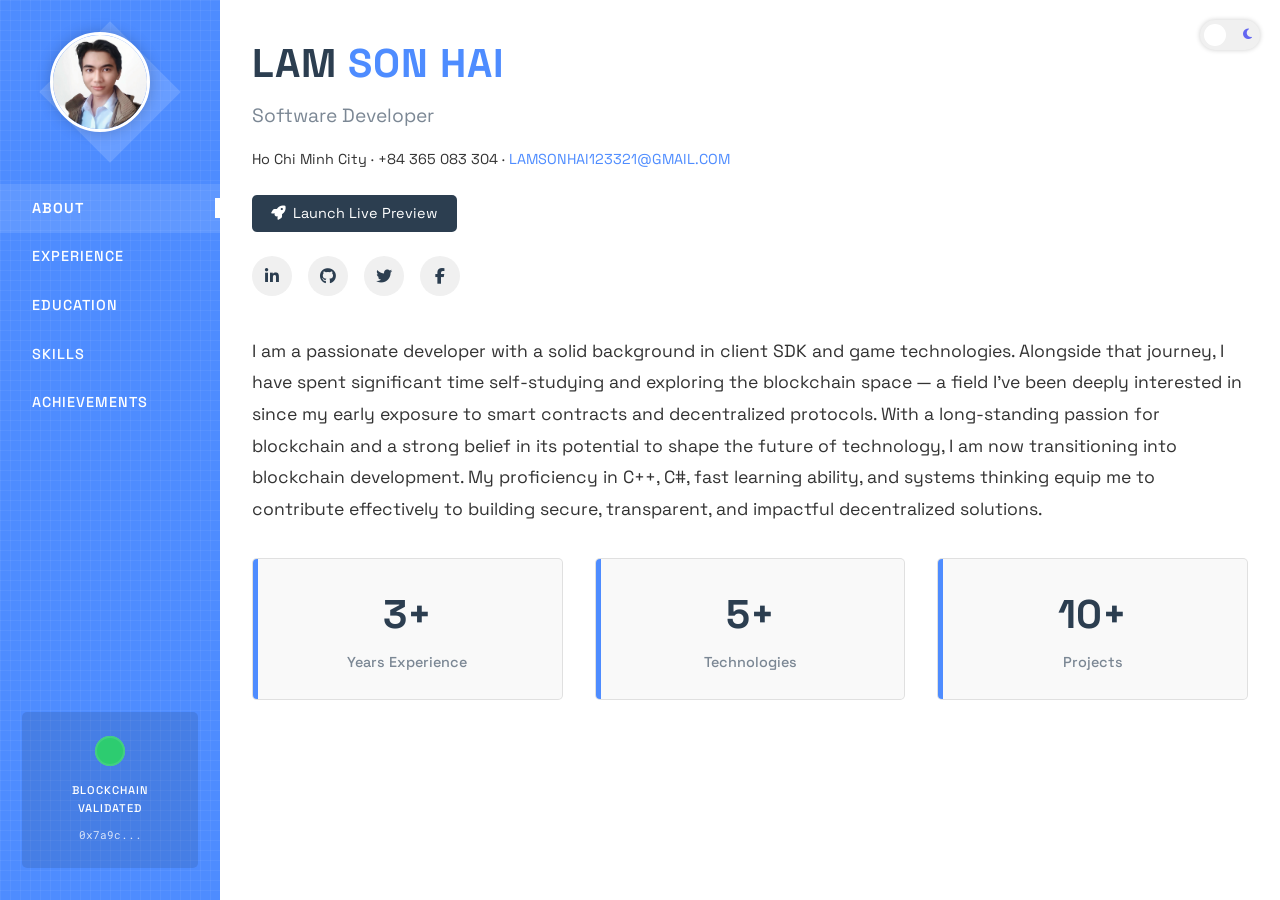
==== index.html @ 1af093d7 "rename file" ====
<!DOCTYPE html>
<html lang="en" class="light-mode">
<!-- HTML document set up to fit the browser window when viewed in Chrome -->
<head>
    <meta charset="UTF-8">
    <meta name="viewport" content="width=device-width, initial-scale=1.0">
    <title>Lam Son Hai - Blockchain CV</title>
    <link rel="stylesheet" href="styles.css">
    <link rel="stylesheet" href="https://cdnjs.cloudflare.com/ajax/libs/font-awesome/6.4.0/css/all.min.css">
    <style>
        /* Force the page to take up the full browser window */
        html, body {
            margin: 0;
            padding: 0;
            overflow: hidden;
            height: 100%;
            width: 100%;
        }
        
        body {
            background-image: none !important;
            background-color: var(--background-color);
        }
    </style>
</head>
<body>
    <div class="cv-container">
        <!-- Sidebar Section -->
        <aside class="sidebar">
            <div class="profile-container">
                <div class="profile-image-wrapper">
                    <div class="profile-image">
                        <img src="profile-placeholder.jpg" alt="Lam Son Hai Photo">
                    </div>
                    <div class="profile-hexagon"></div>
                </div>
            </div>
            
            <nav class="sidebar-nav">
                <ul>
                    <li class="active" data-section="about">ABOUT</li>
                    <li data-section="experience">EXPERIENCE</li>
                    <li data-section="education">EDUCATION</li>
                    <li data-section="skills">SKILLS</li>
                    <li data-section="achievements">ACHIEVEMENTS</li>
                </ul>
            </nav>
            
            <div class="blockchain-validation">
                <div class="validation-node">
                    <div class="node-pulse"></div>
                </div>
                <p class="validated-text">BLOCKCHAIN VALIDATED</p>
                <div class="hash-display">0x7a9c...</div>
            </div>
        </aside>

        <!-- Main Content -->
        <main class="main-content">
            <header class="cv-header">
                <div class="name-title">
                    <h1 class="name">LAM <span class="highlight">SON HAI</span></h1>
                    <h2 class="subtitle">Software Developer</h2>
                </div>
                <div class="contact-info">
                    <p>Ho Chi Minh City · +84 365 083 304 · <a href="mailto:lamsonhai123321@gmail.com">LAMSONHAI123321@GMAIL.COM</a></p>
                </div>
                <div class="launch-preview">
                    <button id="launchPreview">
                        <i class="fas fa-rocket"></i> Launch Live Preview
                    </button>
                </div>
                <div class="social-links">
                    <a href="#" class="social-link"><i class="fab fa-linkedin-in"></i></a>
                    <a href="#" class="social-link"><i class="fab fa-github"></i></a>
                    <a href="#" class="social-link"><i class="fab fa-twitter"></i></a>
                    <a href="#" class="social-link"><i class="fab fa-facebook-f"></i></a>
                </div>
            </header>

            <section id="about" class="cv-section active">
                <div class="section-content">
                    <p class="summary">I am a passionate developer with a solid background in client SDK and game technologies. Alongside that journey, I have spent significant time self-studying and exploring the blockchain space — a field I’ve been deeply interested in since my early exposure to smart contracts and decentralized protocols. With a long-standing passion for blockchain and a strong belief in its potential to shape the future of technology, I am now transitioning into blockchain development. My proficiency in C++, C#, fast learning ability, and systems thinking equip me to contribute effectively to building secure, transparent, and impactful decentralized solutions.</p>
                    
                    <div class="blockchain-stats">
                        <div class="stat-item">
                            <div class="stat-value">3+</div>
                            <div class="stat-label">Years Experience</div>
                        </div>
                        <div class="stat-item">
                            <div class="stat-value">5+</div>
                            <div class="stat-label">Technologies</div>
                        </div>
                        <div class="stat-item">
                            <div class="stat-value">10+</div>
                            <div class="stat-label">Projects</div>
                        </div>
                    </div>
                </div>
            </section>

            <section id="experience" class="cv-section">
                <div class="section-content">
                    <div class="experience-item">
                        <div class="experience-header">
                            <h3 class="position">CLIENT SDK DEVELOPER</h3>
                            <div class="date-range">NOV 2023 - PRESENT</div>
                        </div>
                        <h4 class="company">Smilegate</h4>
                        <ul class="experience-details">
                            <li><strong>StoveLink (Unity):</strong>
                                <ul>
                                    <li>Analyzed and wrote Render Streaming architecture documentation</li>
                                    <li>Integrated Sentry for real-time error tracking in Unity games</li>
                                    <li>Supported mobile and backend teams in debugging and testing streaming games</li>
                                </ul>
                            </li>
                            <li><strong>Stove Launcher V3 - Library Enhancement:</strong>
                                <ul>
                                    <li>Interpreted project requirements and broke down development tasks</li>
                                    <li>Implemented new features, fixed related bugs</li>
                                    <li>Authored internal documentation and onboarding tutorials</li>
                                    <li>Utilized Qt5 for client feature development and Fiddler for investigating bugs</li>
                                    <li>Managed progress tracking and cross-team collaboration</li>
                                </ul>
                            </li>
                            <li><strong>Stove Launcher V3 - Studio:</strong>
                                <ul>
                                    <li>Handled assigned maintenance tasks for the launcher</li>
                                </ul>
                            </li>
                            <li><strong>Team Operations:</strong>
                                <ul>
                                    <li>Served as secretary of the Client team: created/managed Jira tickets and compiled weekly reports</li>
                                </ul>
                            </li>
                        </ul>
                    </div>
                    
                    <div class="experience-item">
                        <div class="experience-header">
                            <h3 class="position">JUNIOR GAME DEVELOPER</h3>
                            <div class="date-range">2022 - 2023</div>
                        </div>
                        <h4 class="company">Fairdos</h4>
                        <ul class="experience-details">
                            <li>Developed slot games using in-house engine (TypeScript, JSON)</li>
                            <li>Reviewed PRs and optimized game logic</li>
                            <li>Coordinated with Art and Sound teams during production</li>
                            <li>Managed build process via TeamCity</li>
                        </ul>
                    </div>
                    
                    <div class="experience-item">
                        <div class="experience-header">
                            <h3 class="position">GAME DEVELOPER & DESIGNER</h3>
                            <div class="date-range">2021 - 2022</div>
                        </div>
                        <h4 class="company">Solar JSC</h4>
                        <ul class="experience-details">
                            <li>Created Game Design Documents (GDD) for casual mobile games</li>
                            <li>Designed levels/maps in Unity and produced promotional videos</li>
                            <li>Researched game ideas and presented proposals to stakeholders</li>
                        </ul>
                    </div>
                </div>
            </section>

            <section id="education" class="cv-section">
                <div class="section-content">
                    <div class="education-item">
                        <div class="education-header">
                            <h3 class="degree">COMPUTER SCIENCE</h3>
                            <div class="date-range">GRADUATED</div>
                        </div>
                        <h4 class="institution">University of Information Technology (UIT)</h4>
                        <p>GPA: 3.31/4.00 (Equivalent: 8.28/10.00)</p>
                    </div>
                </div>
            </section>

            <section id="skills" class="cv-section">
                <div class="section-content">
                    <div class="skills-category">
                        <h3 class="category-title">TECHNICAL SKILLS</h3>
                        <div class="skills-grid">
                            <div class="skill-item">
                                <div class="skill-name">C++</div>
                                <div class="skill-bar">
                                    <div class="skill-progress" style="width: 85%"></div>
                                </div>
                            </div>
                            <div class="skill-item">
                                <div class="skill-name">C#</div>
                                <div class="skill-bar">
                                    <div class="skill-progress" style="width: 90%"></div>
                                </div>
                            </div>
                            <div class="skill-item">
                                <div class="skill-name">TypeScript</div>
                                <div class="skill-bar">
                                    <div class="skill-progress" style="width: 80%"></div>
                                </div>
                            </div>
                            <div class="skill-item">
                                <div class="skill-name">Unity</div>
                                <div class="skill-bar">
                                    <div class="skill-progress" style="width: 85%"></div>
                                </div>
                            </div>
                            <div class="skill-item">
                                <div class="skill-name">Qt5</div>
                                <div class="skill-bar">
                                    <div class="skill-progress" style="width: 75%"></div>
                                </div>
                            </div>
                        </div>
                    </div>
                    
                    <div class="skills-category">
                        <h3 class="category-title">DEVELOPMENT TOOLS</h3>
                        <div class="skill-tags">
                            <span class="skill-tag">Sentry</span>
                            <span class="skill-tag">Fiddler</span>
                            <span class="skill-tag">Jira</span>
                            <span class="skill-tag">Wiki</span>
                            <span class="skill-tag">TeamCity</span>
                        </div>
                    </div>
                    
                    <div class="skills-category">
                        <h3 class="category-title">SOFT SKILLS</h3>
                        <div class="skill-tags">
                            <span class="skill-tag">Problem-solving</span>
                            <span class="skill-tag">Cross-functional Communication</span>
                            <span class="skill-tag">Quick Adaptability</span>
                            <span class="skill-tag">Team Collaboration</span>
                            <span class="skill-tag">Documentation</span>
                        </div>
                    </div>
                    
                    <!-- <div class="skills-category blockchain-skills">
                        <h3 class="category-title">GAME DEVELOPMENT SKILLS</h3>
                        <div class="skill-meters-container">
                            <div class="skill-meter" data-skill="Game Design">
                                <div class="skill-name">Game Design</div>
                                <div class="meter-bar">
                                    <div class="meter-fill" style="width: 75%;"></div>
                                </div>
                                <div class="skill-percent">75%</div>
                            </div>
                            <div class="skill-meter" data-skill="Level Design">
                                <div class="skill-name">Level Design</div>
                                <div class="meter-bar">
                                    <div class="meter-fill" style="width: 80%;"></div>
                                </div>
                                <div class="skill-percent">80%</div>
                            </div>
                            <div class="skill-meter" data-skill="Game Logic">
                                <div class="skill-name">Game Logic</div>
                                <div class="meter-bar">
                                    <div class="meter-fill" style="width: 85%;"></div>
                                </div>
                                <div class="skill-percent">85%</div>
                            </div>
                            <div class="skill-meter" data-skill="Architecture">
                                <div class="skill-name">Architecture</div>
                                <div class="meter-bar">
                                    <div class="meter-fill" style="width: 70%;"></div>
                                </div>
                                <div class="skill-percent">70%</div>
                            </div>
                        </div>
                    </div> -->
                </div>
            </section>

            <section id="achievements" class="cv-section">
                <div class="section-content">
                    <div class="awards-item">
                        <div class="award-header">
                            <h3 class="award-title">WINNER — DUONG DEN VINH QUANG CONTEST</h3>
                        </div>
                    </div>
                    
                    <div class="awards-item">
                        <div class="award-header">
                            <h3 class="award-title">THIRD PRIZE — NATIONAL INTERDISCIPLINARY KNOWLEDGE APPLICATION CONTEST</h3>
                        </div>
                    </div>
                    
                    <div class="awards-item">
                        <div class="award-header">
                            <h3 class="award-title">CONSOLATION PRIZE — SOC TRANG PROVINCIAL PHYSICS EXCELLENCE COMPETITION</h3>
                        </div>
                    </div>
                    
                    <div class="awards-item">
                        <div class="award-header">
                            <h3 class="award-title">ACTIVE MEMBER — RADIO & TELEVISION BROADCASTING CLUB, HCMC NATIONAL UNIVERSITY DORMITORY</h3>
                        </div>
                    </div>
                </div>
            </section>
        </main>
    </div>

    <div class="theme-toggle">
        <label class="switch">
            <input type="checkbox" id="theme-switch">
            <span class="slider round"></span>
            <span class="icon-light"><i class="fas fa-sun"></i></span>
            <span class="icon-dark"><i class="fas fa-moon"></i></span>
        </label>
    </div>
    
    <div class="fullscreen-toggle" id="fullscreen-toggle">
        <i class="fas fa-expand" id="fullscreen-icon"></i>
    </div>

    <script src="script.js"></script>
    <script src="dark-mode.js"></script>
    <script src="fullscreen.js"></script>
    
    <!-- Additional styles specific to this CV -->
    <style>
        :root {
            --primary-color: #4e8cff;  /* Changed to blue for a technology feel */
            --secondary-color: #2c3e50;
            --sidebar-color: #4e8cff;
        }
        
        /* Additional styles for game development skill meters */
        .blockchain-skills {
            margin-top: 2rem;
            padding: 1.5rem;
            background-color: rgba(78, 140, 255, 0.05);
            border-radius: var(--border-radius);
            border-left: 3px solid var(--primary-color);
        }
        
        .skill-meters-container {
            margin-top: 1rem;
        }
        
        .skill-meter {
            margin-bottom: 1.2rem;
            position: relative;
        }
        
        .meter-bar {
            height: 12px;
            background-color: rgba(0, 0, 0, 0.1);
            border-radius: 10px;
            overflow: hidden;
            margin: 5px 0;
        }
        
        .meter-fill {
            height: 100%;
            background: linear-gradient(90deg, var(--primary-color), #6c5ce7);
            border-radius: 10px;
            position: relative;
            transition: width 1.5s ease-in-out;
        }
        
        .meter-fill::after {
            content: '';
            position: absolute;
            top: 0;
            left: 0;
            width: 100%;
            height: 100%;
            background: linear-gradient(90deg, rgba(255, 255, 255, 0.1) 25%, transparent 25%, transparent 50%, rgba(255, 255, 255, 0.1) 50%, rgba(255, 255, 255, 0.1) 75%, transparent 75%);
            background-size: 30px 30px;
            animation: meter-animation 2s linear infinite;
        }
        
        @keyframes meter-animation {
            0% { background-position: 0 0; }
            100% { background-position: 60px 0; }
        }
        
        .skill-name {
            display: flex;
            justify-content: space-between;
            font-weight: 500;
        }
        
        .skill-percent {
            font-size: 0.8rem;
            color: var(--primary-color);
            font-family: 'Roboto Mono', monospace;
            text-align: right;
        }
        
        /* Custom connection lines between skills */
        .connection-lines {
            position: absolute;
            top: 0;
            left: 0;
            width: 100%;
            height: 100%;
            pointer-events: none;
        }
        
        /* Browser fit mode styles */
        body.browser-fit-mode {
            padding: 0;
            margin: 0;
            overflow: hidden;
            height: 100vh;
            width: 100vw;
        }
        
        body.browser-fit-mode .cv-container {
            max-width: 100%;
            width: 100%;
            height: 100vh;
            margin: 0;
            border-radius: 0;
            box-shadow: none;
        }
        
        body.browser-fit-mode .main-content {
            max-height: 100vh;
            overflow-y: auto;
        }
        
        /* Make sure the cv-container takes up the full height */
        html, body {
            height: 100%;
            margin: 0;
        }
        
        .fullscreen-toggle {
            position: fixed;
            bottom: 20px;
            right: 20px;
            width: 40px;
            height: 40px;
            background-color: var(--primary-color);
            color: white;
            border-radius: 50%;
            display: flex;
            align-items: center;
            justify-content: center;
            cursor: pointer;
            z-index: 1000;
            box-shadow: 0 2px 10px rgba(0, 0, 0, 0.2);
            transition: all 0.3s ease;
        }
        
        .fullscreen-toggle:hover {
            transform: scale(1.1);
            box-shadow: 0 4px 15px rgba(0, 0, 0, 0.3);
        }
        
        /* Nested list styling for experience details */
        .experience-details > li {
            margin-bottom: 15px;
        }
        
        .experience-details > li > strong {
            color: var(--primary-color);
            display: inline-block;
            margin-bottom: 5px;
            font-family: 'Space Grotesk', sans-serif;
            position: relative;
        }
        
        .experience-details > li > strong::after {
            content: '';
            position: absolute;
            bottom: -2px;
            left: 0;
            width: 100%;
            height: 1px;
            background-color: rgba(78, 140, 255, 0.3);
        }
        
        .experience-details > li > ul {
            margin-top: 5px;
            margin-left: 20px;
            list-style-type: none;
        }
        
        .experience-details > li > ul > li {
            margin-bottom: 3px;
            position: relative;
        }
        
        .experience-details > li > ul > li::before {
            content: '⚡';
            position: absolute;
            left: -20px;
            color: var(--primary-color);
            opacity: 0.7;
            font-size: 0.8rem;
        }
        
        /* For the achievements section */
        .awards-item {
            background-color: rgba(78, 140, 255, 0.05);
            padding: 1rem;
            border-radius: var(--border-radius);
            margin-bottom: 1rem;
            transition: all 0.3s ease;
            position: relative;
            overflow: hidden;
        }
        
        .awards-item::before {
            content: '';
            position: absolute;
            top: 0;
            left: 0;
            width: 5px;
            height: 100%;
            background-color: var(--primary-color);
        }
        
        .awards-item:hover {
            transform: translateX(5px);
            background-color: rgba(78, 140, 255, 0.1);
        }
        
        /* Dark Mode Styles */
        :root {
            --primary-color: #4e8cff;
            --secondary-color: #2c3e50;
            --accent-color: #00adb5;
            --background-color: #f0f3f6;
            --sidebar-color: #4e8cff;
            --text-color: #333;
            --text-light: #7b8794;
            --card-bg: #fff;
            --text-inverse: #fff;
            --border-radius: 5px;
            --transition-speed: 0.3s;
            --box-shadow: 0 5px 15px rgba(0, 0, 0, 0.1);
            --grid-pattern: rgba(78, 140, 255, 0.1);
            --meter-bg: rgba(0, 0, 0, 0.1);
            --skill-bg: #f0f0f0;
            --award-bg: rgba(78, 140, 255, 0.05);
            --award-hover: rgba(78, 140, 255, 0.1);
            --stat-bg: #f9f9f9;
            --border-color: rgba(0, 0, 0, 0.1);
        }
        
        html.dark-mode {
            --primary-color: #60a5fa;
            --secondary-color: #e2e8f0;
            --accent-color: #0fa5b3;
            --background-color: #0f172a;
            --sidebar-color: #1e40af;
            --text-color: #e2e8f0;
            --text-light: #94a3b8;
            --card-bg: #1e293b;
            --text-inverse: #f1f5f9;
            --box-shadow: 0 5px 15px rgba(0, 0, 0, 0.4);
            --grid-pattern: rgba(96, 165, 250, 0.1);
            --meter-bg: rgba(255, 255, 255, 0.1);
            --skill-bg: #334155;
            --award-bg: rgba(96, 165, 250, 0.1);
            --award-hover: rgba(96, 165, 250, 0.2);
            --stat-bg: #1e293b;
            --border-color: rgba(255, 255, 255, 0.1);
        }
        
        body {
            background-color: var(--background-color);
            color: var(--text-color);
        }
        
        .cv-container {
            background-color: var(--card-bg);
        }

        /* Theme Toggle Switch */
        .theme-toggle {
            position: fixed;
            top: 20px;
            right: 20px;
            z-index: 100;
        }

        .switch {
            position: relative;
            display: inline-block;
            width: 60px;
            height: 30px;
        }

        .switch input {
            opacity: 0;
            width: 0;
            height: 0;
        }

        .slider {
            position: absolute;
            cursor: pointer;
            top: 0;
            left: 0;
            right: 0;
            bottom: 0;
            background-color: #f0f0f0;
            transition: .4s;
            box-shadow: 0 0 5px rgba(0, 0, 0, 0.2);
        }

        .slider:before {
            position: absolute;
            content: "";
            height: 22px;
            width: 22px;
            left: 4px;
            bottom: 4px;
            background-color: white;
            transition: .4s;
            z-index: 2;
        }

        .icon-light, .icon-dark {
            position: absolute;
            top: 50%;
            transform: translateY(-50%);
            font-size: 12px;
            z-index: 1;
        }

        .icon-light {
            left: 8px;
            color: #f59e0b;
        }

        .icon-dark {
            right: 8px;
            color: #6366f1;
        }

        input:checked + .slider {
            background-color: #334155;
        }

        input:checked + .slider:before {
            transform: translateX(30px);
        }

        .slider.round {
            border-radius: 34px;
        }

        .slider.round:before {
            border-radius: 50%;
        }
        
        /* Dark mode adjustments */
        html.dark-mode .name {
            color: var(--secondary-color);
        }
        
        html.dark-mode .date-range {
            background-color: #334155;
        }
        
        html.dark-mode .skill-tag {
            background-color: var(--skill-bg);
            color: var(--text-color);
        }
        
        html.dark-mode .skill-tag:hover {
            background-color: var(--primary-color);
            color: var(--text-inverse);
        }
        
        html.dark-mode .skill-bar {
            background-color: var(--skill-bg);
        }
        
        html.dark-mode .experience-item, 
        html.dark-mode .education-item {
            border-bottom-color: var(--border-color);
        }
        
        html.dark-mode .meter-bar {
            background-color: var(--meter-bg);
        }
        
        html.dark-mode .skill-progress {
            background-color: var(--primary-color);
        }
        
        html.dark-mode .awards-item {
            background-color: var(--award-bg);
        }
        
        html.dark-mode .awards-item:hover {
            background-color: var(--award-hover);
        }
        
        html.dark-mode .stat-item {
            background-color: var(--stat-bg);
            border-color: var(--border-color);
        }
        
        html.dark-mode .blockchain-skills {
            background-color: var(--award-bg);
        }
        
        html.dark-mode .social-link {
            background-color: #334155;
            color: var(--text-color);
        }
        
        html.dark-mode .social-link:hover {
            background-color: var(--primary-color);
            color: var(--text-inverse);
        }
        
        /* Fix for Launch Live Preview button in dark mode */
        html.dark-mode #launchPreview {
            background-color: #60a5fa;
            color: #0f172a;
            font-weight: 500;
            box-shadow: 0 2px 15px rgba(96, 165, 250, 0.4);
            border: 1px solid rgba(255, 255, 255, 0.2);
        }
        
        html.dark-mode #launchPreview:hover {
            background-color: #93c5fd;
            box-shadow: 0 4px 20px rgba(96, 165, 250, 0.6);
            transform: translateY(-3px);
            border: 1px solid rgba(255, 255, 255, 0.4);
        }
        /* Mobile responsiveness tweaks */
        @media screen and (max-width: 768px) {
            .blockchain-skills {
                padding: 1rem;
            }
            
            .award-title {
                font-size: 0.9rem;
            }

            .theme-toggle {
                top: 10px;
                right: 10px;
            }

            .switch {
                width: 50px;
                height: 26px;
            }

            .slider:before {
                height: 18px;
                width: 18px;
            }

            input:checked + .slider:before {
                transform: translateX(24px);
            }
        }
        
        /* Blockchain decoration */
        .blockchain-decoration {
            position: fixed;
            top: 0;
            left: 0;
            width: 100%;
            height: 100%;
            pointer-events: none;
            z-index: -1;
            overflow: hidden;
        }
        
        .block-connections {
            position: absolute;
            top: 0;
            left: 0;
            width: 100%;
            height: 100%;
        }
</html>
---- styles.css ----
/* Blockchain CV Template - Creative Style */

/* Import Fonts */
@import url('https://fonts.googleapis.com/css2?family=Space+Grotesk:wght@300;400;500;600;700&family=Roboto+Mono:wght@300;400;500;700&display=swap');

/* Base Styles */
:root {
    --primary-color: #ff6b35;
    --secondary-color: #2c3e50;
    --accent-color: #00adb5;
    --background-color: #f0f3f6;
    --sidebar-color: #ff6b35;
    --text-color: #333;
    --text-light: #7b8794;
    --text-inverse: #fff;
    --border-radius: 5px;
    --transition-speed: 0.3s;
    --box-shadow: 0 5px 15px rgba(0, 0, 0, 0.1);
    --grid-pattern: rgba(255, 107, 53, 0.1);
}

* {
    margin: 0;
    padding: 0;
    box-sizing: border-box;
}

body {
    font-family: 'Space Grotesk', sans-serif;
    line-height: 1.6;
    color: var(--text-color);
    background-color: var(--background-color);
    background-image: 
        linear-gradient(var(--grid-pattern) 1px, transparent 1px),
        linear-gradient(90deg, var(--grid-pattern) 1px, transparent 1px);
    background-size: 20px 20px;
    padding: 2rem;
    overflow-x: hidden;
}

.cv-container {
    max-width: 1200px;
    margin: 0 auto;
    display: flex;
    box-shadow: var(--box-shadow);
    border-radius: var(--border-radius);
    overflow: hidden;
    position: relative;
    background-color: #fff;
}

/* Sidebar Styles */
.sidebar {
    width: 220px;
    background-color: var(--sidebar-color);
    color: var(--text-inverse);
    padding: 2rem 0;
    display: flex;
    flex-direction: column;
    align-items: center;
    position: relative;
    overflow: hidden;
}

.sidebar::before {
    content: '';
    position: absolute;
    top: 0;
    left: 0;
    width: 100%;
    height: 100%;
    background-image: 
        linear-gradient(rgba(255, 255, 255, 0.05) 1px, transparent 1px),
        linear-gradient(90deg, rgba(255, 255, 255, 0.05) 1px, transparent 1px);
    background-size: 10px 10px;
    pointer-events: none;
}

.profile-container {
    margin-bottom: 2rem;
    position: relative;
}

.profile-image-wrapper {
    position: relative;
    width: 120px;
    height: 120px;
}

.profile-image {
    width: 100px;
    height: 100px;
    border-radius: 50%;
    overflow: hidden;
    position: relative;
    z-index: 2;
    border: 3px solid #fff;
    box-shadow: 0 0 15px rgba(0, 0, 0, 0.2);
}

.profile-image img {
    width: 100%;
    height: 100%;
    object-fit: cover;
}

.profile-hexagon {
    position: absolute;
    top: 10px;
    left: 10px;
    width: 100px;
    height: 100px;
    background-color: rgba(255, 255, 255, 0.15);
    transform: rotate(45deg);
    z-index: 1;
}

.sidebar-nav {
    width: 100%;
    margin-bottom: 2rem;
}

.sidebar-nav ul {
    list-style: none;
}

.sidebar-nav li {
    padding: 0.8rem 2rem;
    cursor: pointer;
    transition: all var(--transition-speed);
    position: relative;
    letter-spacing: 1px;
    font-weight: 500;
    font-size: 0.9rem;
}

.sidebar-nav li::before {
    content: '';
    position: absolute;
    left: 0;
    top: 0;
    width: 0;
    height: 100%;
    background-color: rgba(255, 255, 255, 0.1);
    transition: width var(--transition-speed);
}

.sidebar-nav li:hover::before,
.sidebar-nav li.active::before {
    width: 100%;
}

.sidebar-nav li.active {
    font-weight: 600;
}

.sidebar-nav li.active::after {
    content: '';
    position: absolute;
    right: 0;
    top: 50%;
    transform: translateY(-50%);
    width: 5px;
    height: 20px;
    background-color: #fff;
}

.blockchain-validation {
    position: relative;
    margin-top: auto;
    padding: 1.5rem;
    background-color: rgba(0, 0, 0, 0.1);
    border-radius: var(--border-radius);
    width: 80%;
    text-align: center;
}

.validation-node {
    position: relative;
    width: 30px;
    height: 30px;
    border-radius: 50%;
    background-color: #2ecc71;
    margin: 0 auto 1rem;
    border: 2px solid rgba(255, 255, 255, 0.3);
}

.node-pulse {
    position: absolute;
    top: 50%;
    left: 50%;
    transform: translate(-50%, -50%);
    width: 30px;
    height: 30px;
    border-radius: 50%;
    background-color: rgba(46, 204, 113, 0.7);
    animation: pulse 2s infinite;
}

@keyframes pulse {
    0% {
        transform: translate(-50%, -50%) scale(1);
        opacity: 1;
    }
    100% {
        transform: translate(-50%, -50%) scale(2);
        opacity: 0;
    }
}

.validated-text {
    font-size: 0.7rem;
    font-weight: 500;
    letter-spacing: 1px;
    margin-bottom: 0.5rem;
}

.hash-display {
    font-family: 'Roboto Mono', monospace;
    font-size: 0.7rem;
    opacity: 0.8;
}

/* Main Content Styles */
.main-content {
    flex: 1;
    padding: 2rem;
    position: relative;
    overflow-y: auto;
    max-height: 90vh;
}

.cv-header {
    margin-bottom: 2.5rem;
    position: relative;
}

.name-title {
    margin-bottom: 1rem;
}

.name {
    font-size: 2.5rem;
    font-weight: 700;
    letter-spacing: 1px;
    margin-bottom: 0.3rem;
    color: var(--secondary-color);
}

.highlight {
    color: var(--primary-color);
}

.subtitle {
    font-weight: 400;
    font-size: 1.2rem;
    color: var(--text-light);
}

.contact-info {
    margin-bottom: 1.5rem;
    font-size: 0.9rem;
}

.contact-info a {
    color: var(--primary-color);
    text-decoration: none;
    transition: color var(--transition-speed);
}

.contact-info a:hover {
    color: var(--secondary-color);
}

.social-links {
    display: flex;
    gap: 1rem;
    margin-top: 1.5rem;
}

.social-link {
    width: 40px;
    height: 40px;
    border-radius: 50%;
    background-color: #f0f0f0;
    display: flex;
    align-items: center;
    justify-content: center;
    color: var(--secondary-color);
    text-decoration: none;
    transition: all var(--transition-speed);
}

.social-link:hover {
    background-color: var(--primary-color);
    color: #fff;
    transform: translateY(-3px);
}

#launchPreview {
    background-color: var(--secondary-color);
    color: #fff;
    border: none;
    padding: 0.6rem 1.2rem;
    border-radius: 5px;
    font-family: 'Space Grotesk', sans-serif;
    font-size: 0.9rem;
    cursor: pointer;
    transition: all var(--transition-speed);
    display: flex;
    align-items: center;
    gap: 0.5rem;
}

#launchPreview:hover {
    background-color: var(--primary-color);
    transform: translateY(-2px);
}

.cv-section {
    display: none;
    margin-bottom: 2.5rem;
}

.cv-section.active {
    display: block;
    animation: fadeIn 0.5s ease-in-out;
}

@keyframes fadeIn {
    from {
        opacity: 0;
        transform: translateY(10px);
    }
    to {
        opacity: 1;
        transform: translateY(0);
    }
}

.summary {
    font-size: 1.1rem;
    line-height: 1.8;
    margin-bottom: 2rem;
    color: var(--text-color);
}

/* Blockchain Stats */
.blockchain-stats {
    display: flex;
    gap: 2rem;
    margin-top: 2rem;
}

.stat-item {
    text-align: center;
    border: 1px solid rgba(0, 0, 0, 0.1);
    padding: 1.5rem;
    border-radius: var(--border-radius);
    flex: 1;
    background-color: #f9f9f9;
    position: relative;
    overflow: hidden;
}

.stat-item::before {
    content: '';
    position: absolute;
    top: 0;
    left: 0;
    width: 5px;
    height: 100%;
    background-color: var(--primary-color);
}

.stat-value {
    font-size: 2.5rem;
    font-weight: 700;
    color: var(--secondary-color);
    margin-bottom: 0.3rem;
}

.stat-label {
    font-size: 0.9rem;
    color: var(--text-light);
    font-weight: 500;
}

/* Experience Section */
.experience-item, .education-item {
    margin-bottom: 2rem;
    padding-bottom: 2rem;
    border-bottom: 1px solid rgba(0, 0, 0, 0.1);
}

.experience-item:last-child, .education-item:last-child {
    border-bottom: none;
    padding-bottom: 0;
}

.experience-header, .education-header {
    display: flex;
    justify-content: space-between;
    align-items: center;
    margin-bottom: 0.8rem;
}

.position, .degree {
    font-size: 1.1rem;
    font-weight: 600;
    color: var(--secondary-color);
}

.date-range {
    font-size: 0.9rem;
    color: var(--text-light);
    background-color: #f0f0f0;
    padding: 0.3rem 0.8rem;
    border-radius: 20px;
    font-family: 'Roboto Mono', monospace;
}

.company, .institution {
    font-size: 1rem;
    color: var(--primary-color);
    margin-bottom: 0.8rem;
    font-weight: 500;
}

.experience-details {
    padding-left: 1.2rem;
}

.experience-details li {
    margin-bottom: 0.5rem;
}

/* Skills Section */
.skills-category {
    margin-bottom: 2rem;
}

.category-title {
    font-size: 1.1rem;
    color: var(--secondary-color);
    margin-bottom: 1.2rem;
    font-weight: 600;
    position: relative;
    display: inline-block;
}

.category-title::after {
    content: '';
    position: absolute;
    bottom: -5px;
    left: 0;
    width: 50%;
    height: 3px;
    background-color: var(--primary-color);
}

.skills-grid {
    display: grid;
    grid-template-columns: repeat(2, 1fr);
    gap: 1rem;
}

.skill-item {
    margin-bottom: 0.8rem;
}

.skill-name {
    font-size: 0.9rem;
    margin-bottom: 0.3rem;
    font-weight: 500;
}

.skill-bar {
    height: 10px;
    background-color: #f0f0f0;
    border-radius: 5px;
    overflow: hidden;
}

.skill-progress {
    height: 100%;
    background-color: var(--primary-color);
    border-radius: 5px;
    position: relative;
}

.skill-tags {
    display: flex;
    flex-wrap: wrap;
    gap: 0.8rem;
    margin-top: 0.5rem;
}

.skill-tag {
    background-color: #f0f0f0;
    padding: 0.5rem 1rem;
    border-radius: 20px;
    font-size: 0.9rem;
    transition: all var(--transition-speed);
    border: 1px solid rgba(0, 0, 0, 0.05);
    cursor: default;
}

.skill-tag:hover {
    background-color: var(--primary-color);
    color: #fff;
    transform: translateY(-2px);
}

/* Projects Section */
.project-item {
    background-color: #f9f9f9;
    padding: 1.5rem;
    border-radius: var(--border-radius);
    margin-bottom: 1.5rem;
    position: relative;
    overflow: hidden;
    border-left: 5px solid var(--primary-color);
}

.project-title {
    font-size: 1.1rem;
    color: var(--secondary-color);
    font-weight: 600;
    margin-bottom: 0.8rem;
}

.project-tech {
    display: flex;
    gap: 0.5rem;
    margin-bottom: 1rem;
    flex-wrap: wrap;
}

.tech-tag {
    background-color: var(--primary-color);
    color: #fff;
    padding: 0.2rem 0.8rem;
    border-radius: 20px;
    font-size: 0.8rem;
    font-weight: 500;
}

.project-description {
    margin-bottom: 1.5rem;
    line-height: 1.6;
}

.project-stats {
    display: flex;
    gap: 2rem;
}

.project-stats .stat {
    text-align: center;
}

.project-stats .stat-value {
    font-size: 1.5rem;
    color: var(--primary-color);
}

.project-stats .stat-label {
    font-size: 0.8rem;
}

/* Awards Section */
.awards-item {
    margin-bottom: 1.5rem;
    padding-bottom: 1.5rem;
    border-bottom: 1px solid rgba(0, 0, 0, 0.1);
}

.awards-item:last-child {
    border-bottom: none;
    padding-bottom: 0;
}

.award-header {
    display: flex;
    justify-content: space-between;
    align-items: center;
    margin-bottom: 0.5rem;
}

.award-title {
    font-size: 1.1rem;
    font-weight: 600;
    color: var(--secondary-color);
}

.award-date {
    font-size: 0.9rem;
    color: var(--text-light);
    font-family: 'Roboto Mono', monospace;
    background-color: #f0f0f0;
    padding: 0.3rem 0.8rem;
    border-radius: 20px;
}

.award-description {
    font-size: 0.95rem;
    line-height: 1.5;
}

/* Blockchain Decoration */
.blockchain-decoration {
    position: fixed;
    top: 0;
    left: 0;
    width: 100%;
    height: 100%;
    pointer-events: none;
    z-index: -1;
    overflow: hidden;
}

.block-connections {
    position: absolute;
    top: 0;
    left: 0;
    width: 100%;
    height: 100%;
}

.block-connections::before,
.block-connections::after {
    content: '';
    position: absolute;
    width: 300px;
    height: 300px;
    border: 1px dashed rgba(255, 107, 53, 0.15);
    border-radius: 50%;
}

.block-connections::before {
    top: -150px;
    right: -150px;
    animation: rotate 120s linear infinite;
}

.block-connections::after {
    bottom: -150px;
    left: -150px;
    width: 200px;
    height: 200px;
    animation: rotate 90s linear infinite reverse;
}

@keyframes rotate {
    from {
        transform: rotate(0deg);
    }
    to {
        transform: rotate(360deg);
    }
}

/* Browser Fit Mode */
body.browser-fit-mode {
    padding: 0;
    margin: 0;
    overflow: hidden;
    height: 100vh;
    width: 100vw;
}

body.browser-fit-mode .cv-container {
    max-width: 100%;
    width: 100%;
    height: 100vh;
    margin: 0;
    border-radius: 0;
    box-shadow: none;
}

body.browser-fit-mode .main-content {
    max-height: 100vh;
    overflow-y: auto;
}

/* Make sure the html and body take up the full height */
html, body {
    height: 100%;
    margin: 0;
}

/* Media Queries */
@media screen and (max-width: 1024px) {
    body {
        padding: 1rem;
    }
    
    .cv-container {
        flex-direction: column;
    }
    
    .sidebar {
        width: 100%;
        padding: 1.5rem;
    }
    
    .sidebar-nav ul {
        display: flex;
        flex-wrap: wrap;
        justify-content: center;
    }
    
    .sidebar-nav li {
        padding: 0.5rem 1rem;
    }
    
    .profile-container {
        margin-bottom: 1rem;
    }
    
    .blockchain-validation {
        width: 60%;
        margin: 1rem auto;
    }
    
    .name {
        font-size: 2rem;
    }
    
    .skills-grid {
        grid-template-columns: 1fr;
    }
    
    .blockchain-stats {
        flex-direction: column;
        gap: 1rem;
    }
}

@media screen and (max-width: 600px) {
    .experience-header, 
    .education-header,
    .award-header {
        flex-direction: column;
        align-items: flex-start;
    }
    
    .date-range, 
    .award-date {
        margin-top: 0.5rem;
    }
    
    .social-links {
        justify-content: center;
    }
    
    .project-stats {
        flex-direction: column;
        gap: 1rem;
        align-items: center;
    }
}

/* Print Styles */
@media print {
    body {
        background: none;
        padding: 0;
    }
    
    .cv-container {
        box-shadow: none;
        max-height: none;
    }
    
    .sidebar-nav li:not(.active) {
        display: none;
    }
    
    .cv-section {
        display: block !important;
        page-break-inside: avoid;
    }
    
    .blockchain-decoration,
    .node-pulse,
    #launchPreview {
        display: none;
    }
    
    .main-content {
        max-height: none;
        overflow: visible;
    }
}
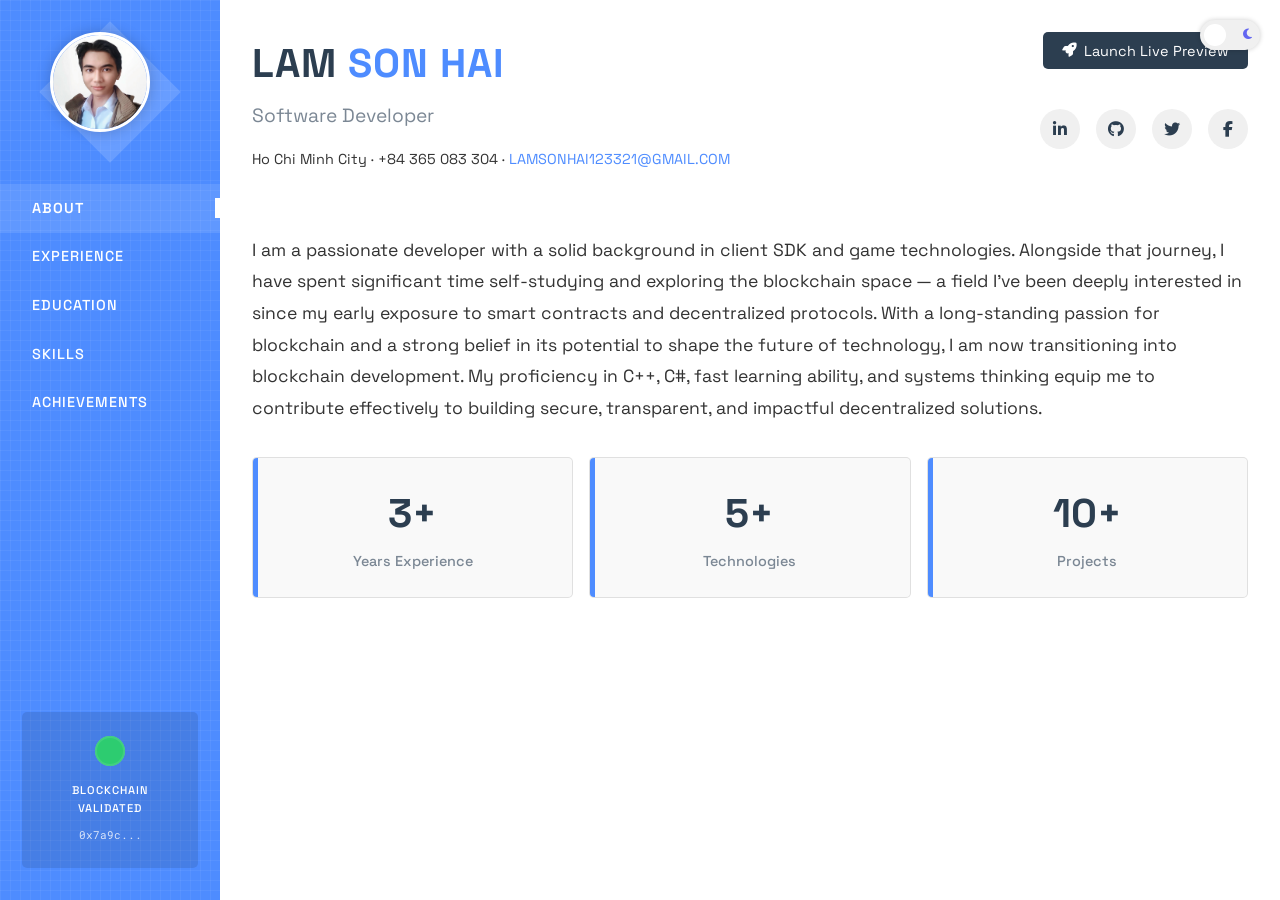
==== commit 8e5e9436: "Update responsive in vertical layout" ====
--- a/index.html
+++ b/index.html
@@ -12,9 +12,24 @@
         html, body {
             margin: 0;
             padding: 0;
-            overflow: hidden;
             height: 100%;
-            width: 100%;
+        }
+        
+        @media screen and (min-width: 1025px) {
+            html, body {
+                overflow: hidden;
+                height: 100%;
+                width: 100%;
+            }
+        }
+        
+        @media screen and (max-width: 1024px) {
+            html, body {
+                overflow-x: hidden;
+                overflow-y: auto;
+                height: auto;
+                min-height: 100%;
+            }
         }
         
         body {
@@ -58,23 +73,27 @@
         <!-- Main Content -->
         <main class="main-content">
             <header class="cv-header">
-                <div class="name-title">
-                    <h1 class="name">LAM <span class="highlight">SON HAI</span></h1>
-                    <h2 class="subtitle">Software Developer</h2>
+                <div class="header-main">
+                    <div class="name-title">
+                        <h1 class="name">LAM <span class="highlight">SON HAI</span></h1>
+                        <h2 class="subtitle">Software Developer</h2>
+                    </div>
+                    <div class="contact-info">
+                        <p><span>Ho Chi Minh City</span> <span>·</span> <span>+84 365 083 304</span> <span>·</span> <a href="mailto:lamsonhai123321@gmail.com">LAMSONHAI123321@GMAIL.COM</a></p>
+                    </div>
                 </div>
-                <div class="contact-info">
-                    <p>Ho Chi Minh City · +84 365 083 304 · <a href="mailto:lamsonhai123321@gmail.com">LAMSONHAI123321@GMAIL.COM</a></p>
-                </div>
-                <div class="launch-preview">
-                    <button id="launchPreview">
-                        <i class="fas fa-rocket"></i> Launch Live Preview
-                    </button>
-                </div>
-                <div class="social-links">
-                    <a href="#" class="social-link"><i class="fab fa-linkedin-in"></i></a>
-                    <a href="#" class="social-link"><i class="fab fa-github"></i></a>
-                    <a href="#" class="social-link"><i class="fab fa-twitter"></i></a>
-                    <a href="#" class="social-link"><i class="fab fa-facebook-f"></i></a>
+                <div class="header-actions">
+                    <div class="launch-preview">
+                        <button id="launchPreview">
+                            <i class="fas fa-rocket"></i> Launch Live Preview
+                        </button>
+                    </div>
+                    <div class="social-links">
+                        <a href="#" class="social-link"><i class="fab fa-linkedin-in"></i></a>
+                        <a href="#" class="social-link"><i class="fab fa-github"></i></a>
+                        <a href="#" class="social-link"><i class="fab fa-twitter"></i></a>
+                        <a href="#" class="social-link"><i class="fab fa-facebook-f"></i></a>
+                    </div>
                 </div>
             </header>
 
--- a/styles.css
+++ b/styles.css
@@ -226,13 +226,46 @@
     flex: 1;
     padding: 2rem;
     position: relative;
-    overflow-y: auto;
-    max-height: 90vh;
+}
+
+@media screen and (min-width: 1025px) {
+    .main-content {
+        overflow-y: auto;
+        max-height: 90vh;
+    }
+}
+
+@media screen and (max-width: 1024px) {
+    .main-content {
+        overflow-y: visible;
+        max-height: none;
+    }
 }
 
 .cv-header {
     margin-bottom: 2.5rem;
     position: relative;
+    display: flex;
+    flex-wrap: wrap;
+    justify-content: space-between;
+    gap: 1rem;
+}
+
+.header-main, .header-actions {
+    display: flex;
+    flex-direction: column;
+}
+
+.header-main {
+    flex: 1;
+    min-width: 60%;
+}
+
+.header-actions {
+    display: flex;
+    flex-direction: column;
+    align-items: flex-end;
+    gap: 1rem;
 }
 
 .name-title {
@@ -320,6 +353,7 @@
 .cv-section {
     display: none;
     margin-bottom: 2.5rem;
+    overflow-x: hidden;
 }
 
 .cv-section.active {
@@ -348,8 +382,10 @@
 /* Blockchain Stats */
 .blockchain-stats {
     display: flex;
-    gap: 2rem;
+    flex-wrap: wrap;
+    gap: 1rem;
     margin-top: 2rem;
+    justify-content: space-between;
 }
 
 .stat-item {
@@ -358,9 +394,26 @@
     padding: 1.5rem;
     border-radius: var(--border-radius);
     flex: 1;
+    min-width: calc(33% - 1rem);
     background-color: #f9f9f9;
     position: relative;
     overflow: hidden;
+}
+
+@media screen and (max-width: 768px) {
+    .skills-grid {
+        grid-template-columns: 1fr;
+    }
+    
+    .skill-tags {
+        justify-content: flex-start;
+    }
+}
+
+@media screen and (max-width: 600px) {
+    .stat-item {
+        min-width: 100%;
+    }
 }
 
 .stat-item::before {
@@ -665,23 +718,50 @@
 body.browser-fit-mode {
     padding: 0;
     margin: 0;
-    overflow: hidden;
-    height: 100vh;
-    width: 100vw;
-}
-
-body.browser-fit-mode .cv-container {
-    max-width: 100%;
-    width: 100%;
-    height: 100vh;
-    margin: 0;
-    border-radius: 0;
-    box-shadow: none;
-}
-
-body.browser-fit-mode .main-content {
-    max-height: 100vh;
-    overflow-y: auto;
+}
+
+@media screen and (min-width: 1025px) {
+    body.browser-fit-mode {
+        overflow: hidden;
+        height: 100vh;
+        width: 100vw;
+    }
+    
+    body.browser-fit-mode .cv-container {
+        max-width: 100%;
+        width: 100%;
+        height: 100vh;
+        margin: 0;
+        border-radius: 0;
+        box-shadow: none;
+    }
+    
+    body.browser-fit-mode .main-content {
+        max-height: 100vh;
+        overflow-y: auto;
+    }
+}
+
+@media screen and (max-width: 1024px) {
+    body.browser-fit-mode {
+        overflow-x: hidden;
+        overflow-y: auto;
+        width: 100%;
+    }
+    
+    body.browser-fit-mode .cv-container {
+        max-width: 100%;
+        width: 100%;
+        height: auto;
+        margin: 0;
+        border-radius: 0;
+        box-shadow: none;
+    }
+    
+    body.browser-fit-mode .main-content {
+        max-height: none;
+        overflow-y: visible;
+    }
 }
 
 /* Make sure the html and body take up the full height */
@@ -693,26 +773,48 @@
 /* Media Queries */
 @media screen and (max-width: 1024px) {
     body {
-        padding: 1rem;
+        padding: 0;
+        overflow-x: hidden;
+        overflow-y: auto;
+        height: auto;
     }
     
     .cv-container {
         flex-direction: column;
+        height: auto !important;
+        min-height: 100%;
     }
     
     .sidebar {
         width: 100%;
         padding: 1.5rem;
+        height: auto !important;
+    }
+    
+    .sidebar-nav {
+        margin: 1rem 0;
     }
     
     .sidebar-nav ul {
         display: flex;
         flex-wrap: wrap;
         justify-content: center;
+        gap: 0.5rem;
     }
     
     .sidebar-nav li {
         padding: 0.5rem 1rem;
+        margin: 0.25rem;
+        background-color: rgba(255, 255, 255, 0.1);
+        border-radius: var(--border-radius);
+    }
+    
+    .sidebar-nav li.active::after {
+        display: none;
+    }
+    
+    .sidebar-nav li.active {
+        background-color: rgba(255, 255, 255, 0.3);
     }
     
     .profile-container {
@@ -736,9 +838,56 @@
         flex-direction: column;
         gap: 1rem;
     }
+    
+    .main-content {
+        max-height: none !important;
+        overflow-y: visible;
+        padding: 1.5rem;
+    }
 }
 
 @media screen and (max-width: 600px) {
+    body, html {
+        font-size: 14px;
+        overflow-x: hidden;
+    }
+
+    .main-content {
+        padding: 1rem;
+        overflow-x: hidden;
+    }
+
+    .cv-container {
+        overflow: visible;
+    }
+    
+    .cv-header {
+        flex-direction: column;
+        text-align: center;
+    }
+    
+    .header-actions {
+        align-items: center;
+    }
+    
+    .name-title, .contact-info, .launch-preview, .social-links {
+        width: 100%;
+        justify-content: center;
+        text-align: center;
+        margin-bottom: 1rem;
+    }
+    
+    .contact-info p {
+        display: flex;
+        flex-direction: column;
+        gap: 0.5rem;
+        align-items: center;
+    }
+    
+    .contact-info p a {
+        font-size: 0.9rem;
+    }
+    
     .experience-header, 
     .education-header,
     .award-header {
@@ -749,6 +898,7 @@
     .date-range, 
     .award-date {
         margin-top: 0.5rem;
+        margin-bottom: 0.5rem;
     }
     
     .social-links {
@@ -759,6 +909,71 @@
         flex-direction: column;
         gap: 1rem;
         align-items: center;
+    }
+    
+    .experience-details {
+        padding-left: 0.5rem;
+    }
+    
+    .experience-details > li > ul {
+        margin-left: 10px;
+    }
+    
+    .experience-details > li > ul > li::before {
+        left: -15px;
+    }
+    
+    .sidebar {
+        padding: 1rem;
+    }
+    
+    .profile-image-wrapper {
+        width: 100px;
+        height: 100px;
+    }
+    
+    .profile-image {
+        width: 80px;
+        height: 80px;
+    }
+    
+    .profile-hexagon {
+        width: 80px;
+        height: 80px;
+    }
+    
+    #launchPreview {
+        width: 100%;
+        justify-content: center;
+        margin-top: 0.5rem;
+    }
+    
+    .theme-toggle {
+        top: 10px;
+        right: 10px;
+        z-index: 1001;
+    }
+    
+    .fullscreen-toggle {
+        bottom: 10px;
+        right: 10px;
+    }
+    
+    .skill-tags {
+        justify-content: center;
+    }
+    
+    .summary {
+        font-size: 1rem;
+        line-height: 1.6;
+    }
+    
+    .skills-category {
+        padding: 0.5rem;
+    }
+    
+    .category-title {
+        font-size: 1rem;
     }
 }
 
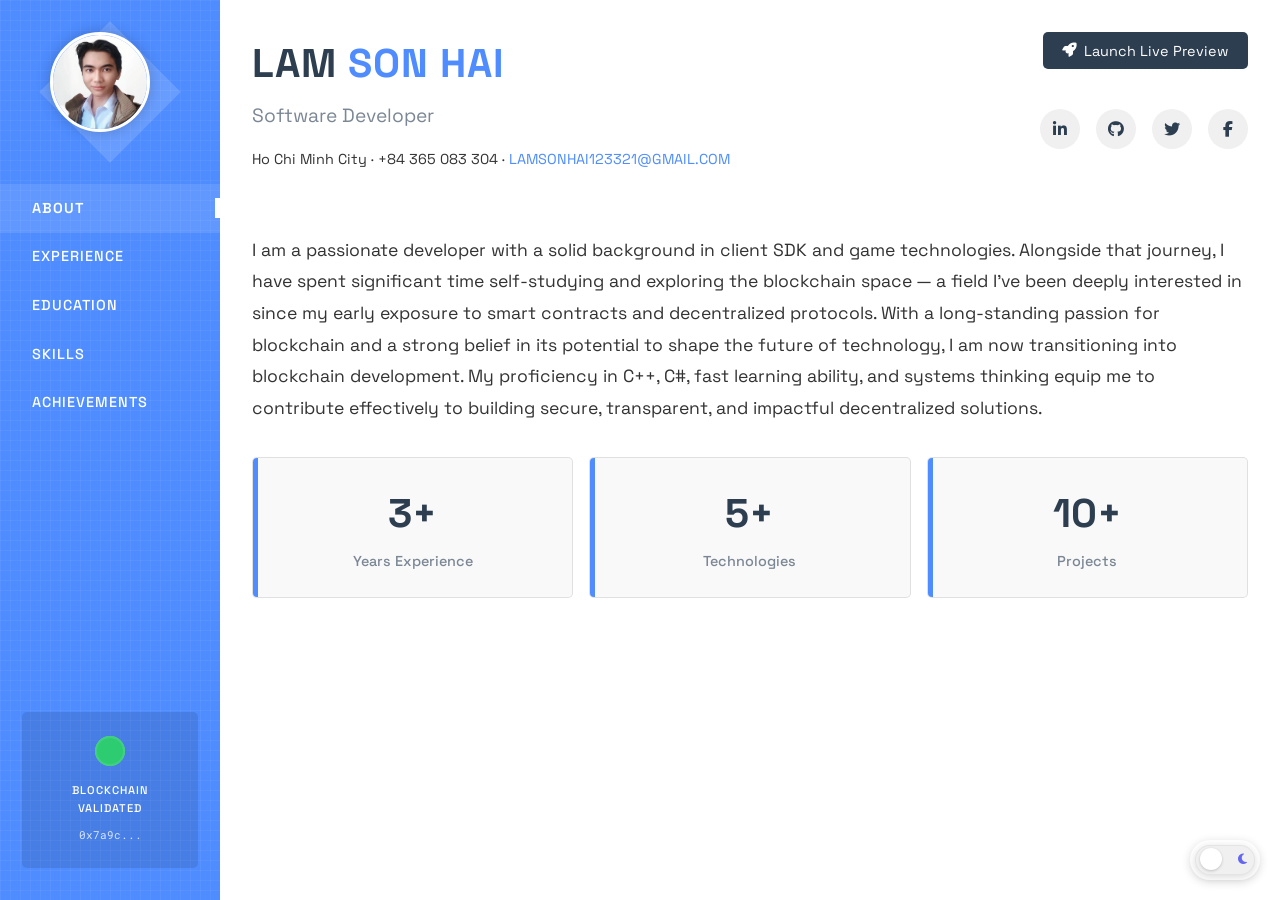
==== commit 82158a68: "Update dark mode button to bottom-right" ====
--- a/index.html
+++ b/index.html
@@ -455,7 +455,7 @@
         .fullscreen-toggle {
             position: fixed;
             bottom: 20px;
-            right: 20px;
+            right: 90px; /* Moved to the left of the theme toggle */
             width: 40px;
             height: 40px;
             background-color: var(--primary-color);
@@ -599,9 +599,19 @@
         /* Theme Toggle Switch */
         .theme-toggle {
             position: fixed;
-            top: 20px;
+            bottom: 20px;
             right: 20px;
-            z-index: 100;
+            z-index: 1001;
+            transition: all 0.3s ease;
+            background-color: white;
+            border-radius: 20px;
+            padding: 5px;
+            box-shadow: 0 2px 10px rgba(0, 0, 0, 0.15);
+        }
+
+        .theme-toggle:hover {
+            transform: scale(1.05);
+            box-shadow: 0 4px 15px rgba(0, 0, 0, 0.2);
         }
 
         .switch {
@@ -626,7 +636,8 @@
             bottom: 0;
             background-color: #f0f0f0;
             transition: .4s;
-            box-shadow: 0 0 5px rgba(0, 0, 0, 0.2);
+            box-shadow: 0 2px 8px rgba(0, 0, 0, 0.15);
+            border: 1px solid rgba(0, 0, 0, 0.05);
         }
 
         .slider:before {
@@ -639,6 +650,7 @@
             background-color: white;
             transition: .4s;
             z-index: 2;
+            box-shadow: 0 1px 3px rgba(0, 0, 0, 0.2);
         }
 
         .icon-light, .icon-dark {
@@ -660,11 +672,13 @@
         }
 
         input:checked + .slider {
-            background-color: #334155;
+            background-color: #1e40af;
+            border-color: rgba(255, 255, 255, 0.1);
         }
 
         input:checked + .slider:before {
             transform: translateX(30px);
+            background-color: #f9fafb;
         }
 
         .slider.round {
@@ -673,6 +687,11 @@
 
         .slider.round:before {
             border-radius: 50%;
+        }
+        
+        html.dark-mode .theme-toggle {
+            background-color: #1e293b;
+            box-shadow: 0 2px 10px rgba(0, 0, 0, 0.4);
         }
         
         /* Dark mode adjustments */
@@ -764,7 +783,7 @@
             }
 
             .theme-toggle {
-                top: 10px;
+                bottom: 10px;
                 right: 10px;
             }
 
--- a/styles.css
+++ b/styles.css
@@ -956,7 +956,7 @@
     
     .fullscreen-toggle {
         bottom: 10px;
-        right: 10px;
+        right: 80px;
     }
     
     .skill-tags {
